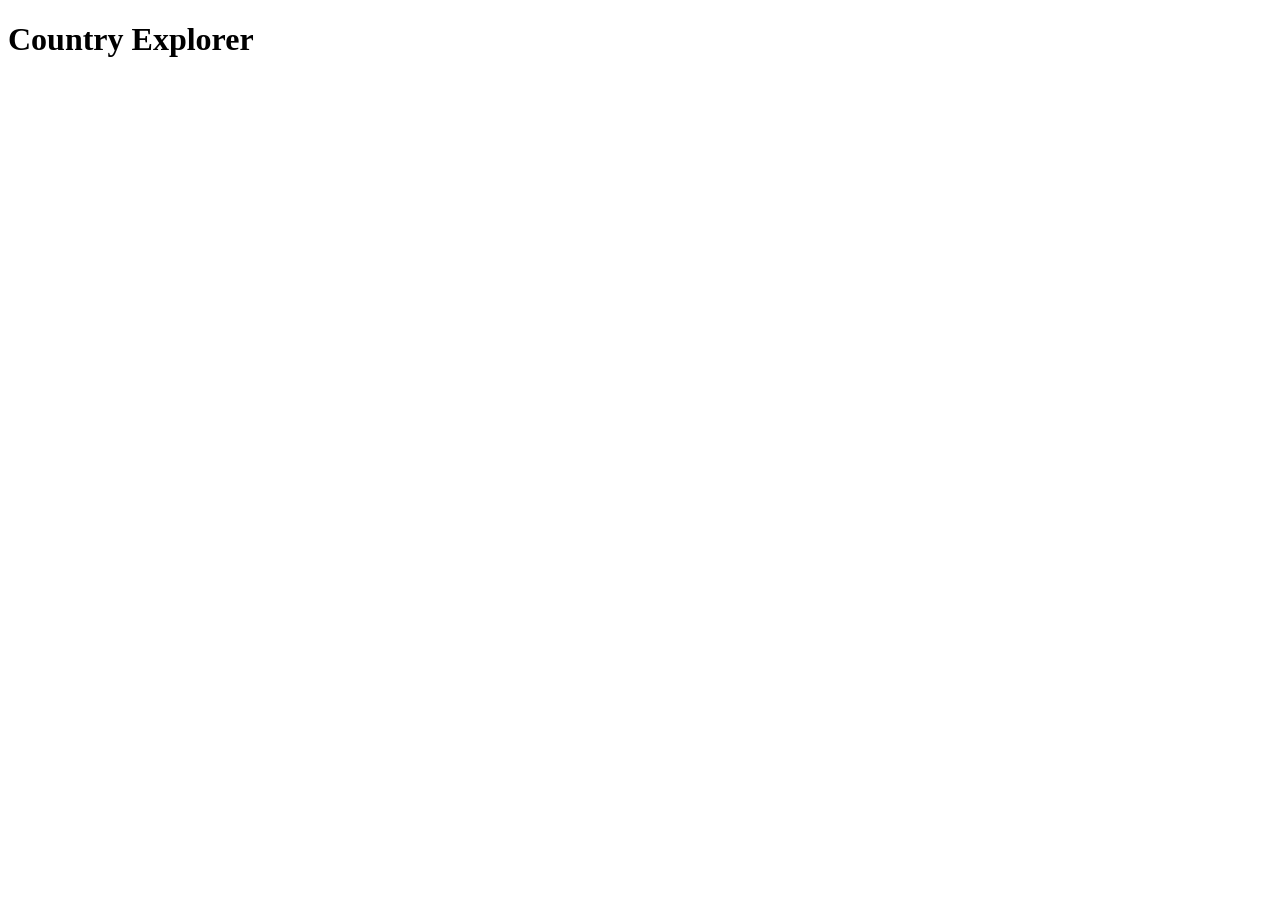
==== index.html @ 55c93f52 "first commit" ====
<!DOCTYPE html>
<html lang="en">
<head>
    <meta charset="UTF-8">
    <meta name="viewport" content="width=device-width, initial-scale=1.0">
    <title>Document</title>
    <link rel="stylesheet" href="style.css">
</head>
<body>
    <h1>Country Explorer</h1>
    
</body>
</html>
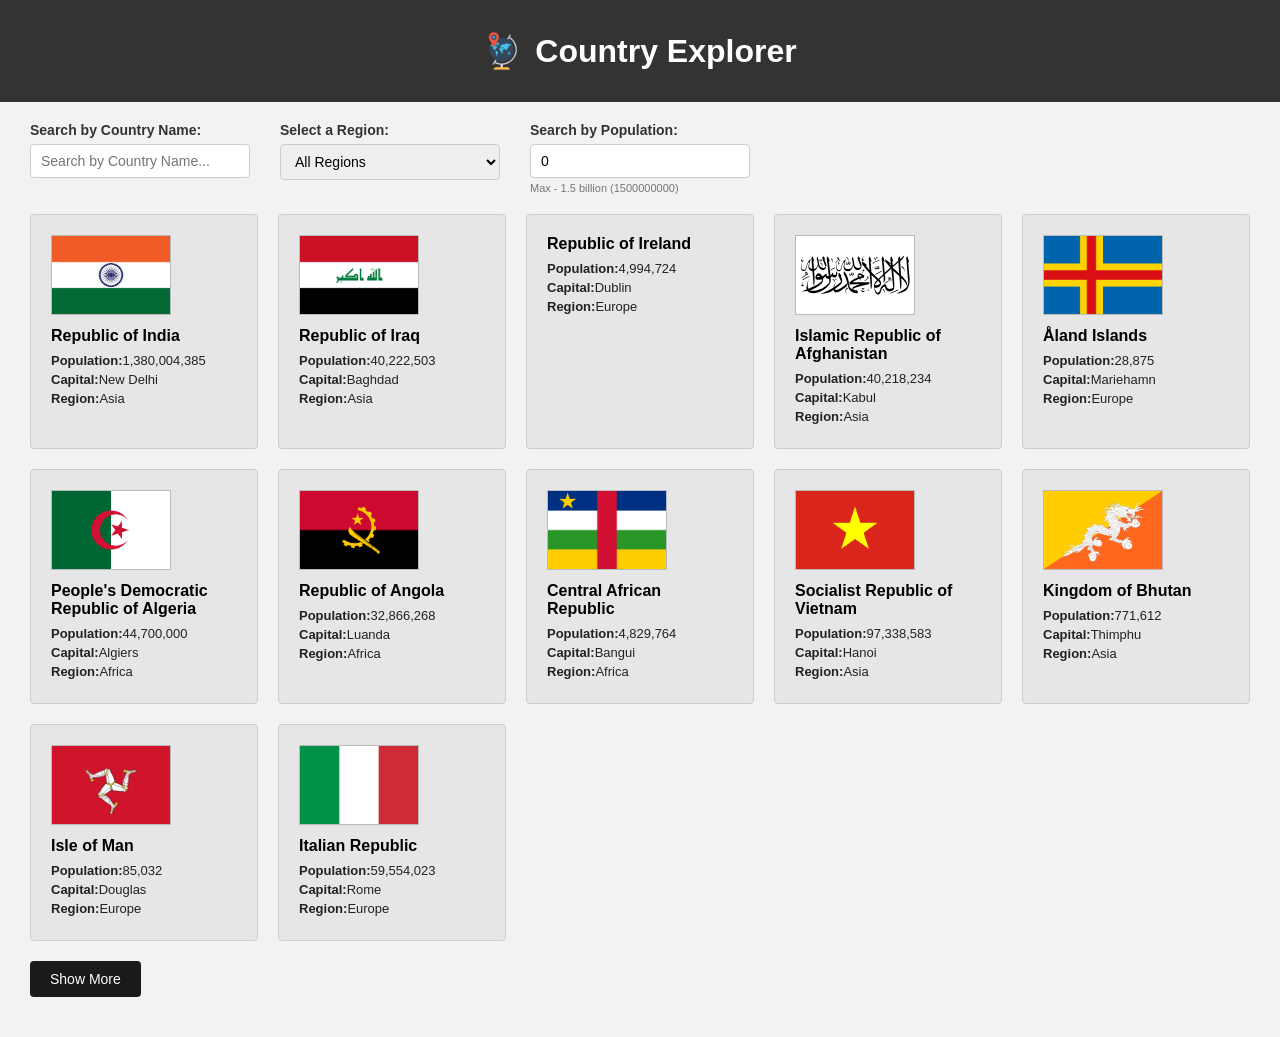
==== commit c99da0af: "Initial commit" ====
--- a/index.html
+++ b/index.html
@@ -3,11 +3,39 @@
 <head>
     <meta charset="UTF-8">
     <meta name="viewport" content="width=device-width, initial-scale=1.0">
-    <title>Document</title>
+    <title>Country Explorer</title>
     <link rel="stylesheet" href="style.css">
 </head>
 <body>
-    <h1>Country Explorer</h1>
-    
+    <h1><img src="assets/world.png" alt="">Country Explorer</h1>
+
+    <div id="controls">
+        <div class="control-group">
+            <label for="search-input">Search by Country Name:</label>
+            <input type="text" id="search-input" placeholder="Search by Country Name..." />
+        </div>
+
+        <div class="control-group">
+            <label for="region-select">Select a Region:</label>
+            <select id="region-select">
+                <option value="all">All Regions</option>
+            </select>
+        </div>
+
+        <div class="control-group">
+            <label for="population-input">Search by Population:</label>
+            <input type="number" id="population-input" value="0" min="0" max="1500000000" step="1000000" />
+            <span class="hint">Max - 1.5 billion (1500000000)</span>
+        </div>
+    </div>
+
+    <div id="country-cards-container"></div>
+
+    <div id="show-more-container">
+        <button id="show-more-btn">Show More</button>
+    </div>
+
+    <script src="data.js"></script>
+    <script src="script.js"></script>
 </body>
-</html>+</html>
--- a/style.css
+++ b/style.css
@@ -0,0 +1,196 @@
+* {
+    box-sizing: border-box;
+}
+
+body {
+    margin: 0;
+    font-family: Arial, Helvetica, sans-serif;
+    background-color: #f2f2f2;
+}
+
+h1 {
+    background-color: #333333;
+    color: #ffffff;
+    text-align: center;
+    width: 100%;
+    height: 102px;
+    font-family: Arial, Helvetica, sans-serif;
+    margin: 0;
+    display: flex;
+    align-items: center;
+    justify-content: center;
+    gap: 12px;
+}
+
+h1 img {
+    height: 40px;
+    width: 40px;
+}
+
+#controls {
+    display: flex;
+    flex-wrap: wrap;
+    gap: 30px;
+    padding: 20px 30px;
+}
+
+.control-group {
+    display: flex;
+    flex-direction: column;
+    font-size: 14px;
+    color: #333;
+}
+
+.control-group label {
+    margin-bottom: 6px;
+    font-weight: bold;
+}
+
+.control-group input,
+.control-group select {
+    padding: 8px 10px;
+    border: 1px solid #ccc;
+    border-radius: 4px;
+    font-size: 14px;
+    width: 220px;
+}
+
+.control-group .hint {
+    margin-top: 4px;
+    font-size: 11px;
+    color: #777;
+    font-weight: normal;
+}
+
+#country-cards-container {
+    display: grid;
+    grid-template-columns: repeat(auto-fill, minmax(220px, 1fr));
+    gap: 20px;
+    padding: 0 30px 20px 30px;
+}
+
+.country-card {
+    background-color: #e6e6e6;
+    border: 1px solid #ccc;
+    border-radius: 4px;
+    padding: 20px;
+}
+
+.country-card img.flag {
+    width: 120px;
+    height: 80px;
+    object-fit: cover;
+    border: 1px solid #bbb;
+    margin-bottom: 12px;
+    display: block;
+}
+
+.country-card h3 {
+    margin: 0 0 8px 0;
+    font-size: 16px;
+}
+
+.country-card p {
+    margin: 4px 0;
+    font-size: 13px;
+    color: #222;
+}
+
+#show-more-container {
+    display: flex;
+    justify-content: flex-start;
+    padding: 0 30px 40px 30px;
+}
+
+#show-more-btn {
+    background-color: #1a1a1a;
+    color: #fff;
+    border: none;
+    padding: 10px 20px;
+    border-radius: 4px;
+    cursor: pointer;
+    font-size: 14px;
+}
+
+#show-more-btn:hover {
+    background-color: #000;
+}
+
+#show-more-btn:disabled {
+    background-color: #999;
+    cursor: not-allowed;
+}
+
+/* Details Page Styles */
+#details-container {
+    max-width: 960px;
+    margin: 30px auto;
+    padding: 0 30px 40px 30px;
+}
+
+#details-header {
+    display: flex;
+    align-items: center;
+    justify-content: space-between;
+    gap: 20px;
+    margin-bottom: 30px;
+}
+
+#back-btn {
+    background-color: #1a1a1a;
+    color: #fff;
+    border: none;
+    padding: 10px 20px;
+    border-radius: 4px;
+    cursor: pointer;
+    font-size: 14px;
+}
+
+#details-content {
+    display: grid;
+    grid-template-columns: 320px 1fr;
+    gap: 30px;
+    align-items: start;
+}
+
+#flag-panel {
+    background-color: #e6e6e6;
+    border: 1px solid #ccc;
+    border-radius: 4px;
+    padding: 20px;
+    text-align: center;
+}
+
+#flag-panel img {
+    max-width: 100%;
+    height: auto;
+    border: 1px solid #bbb;
+}
+
+#country-details {
+    background-color: #e6e6e6;
+    border: 1px solid #ccc;
+    border-radius: 4px;
+    padding: 20px;
+}
+
+#country-details p {
+    margin: 12px 0;
+    font-size: 15px;
+    color: #222;
+}
+
+#country-name {
+    margin: 0;
+    font-size: 28px;
+}
+
+#country-official-name {
+    margin: 8px 0 0 0;
+    color: #555;
+    font-size: 16px;
+}
+
+.hidden {
+    display: none;
+}
